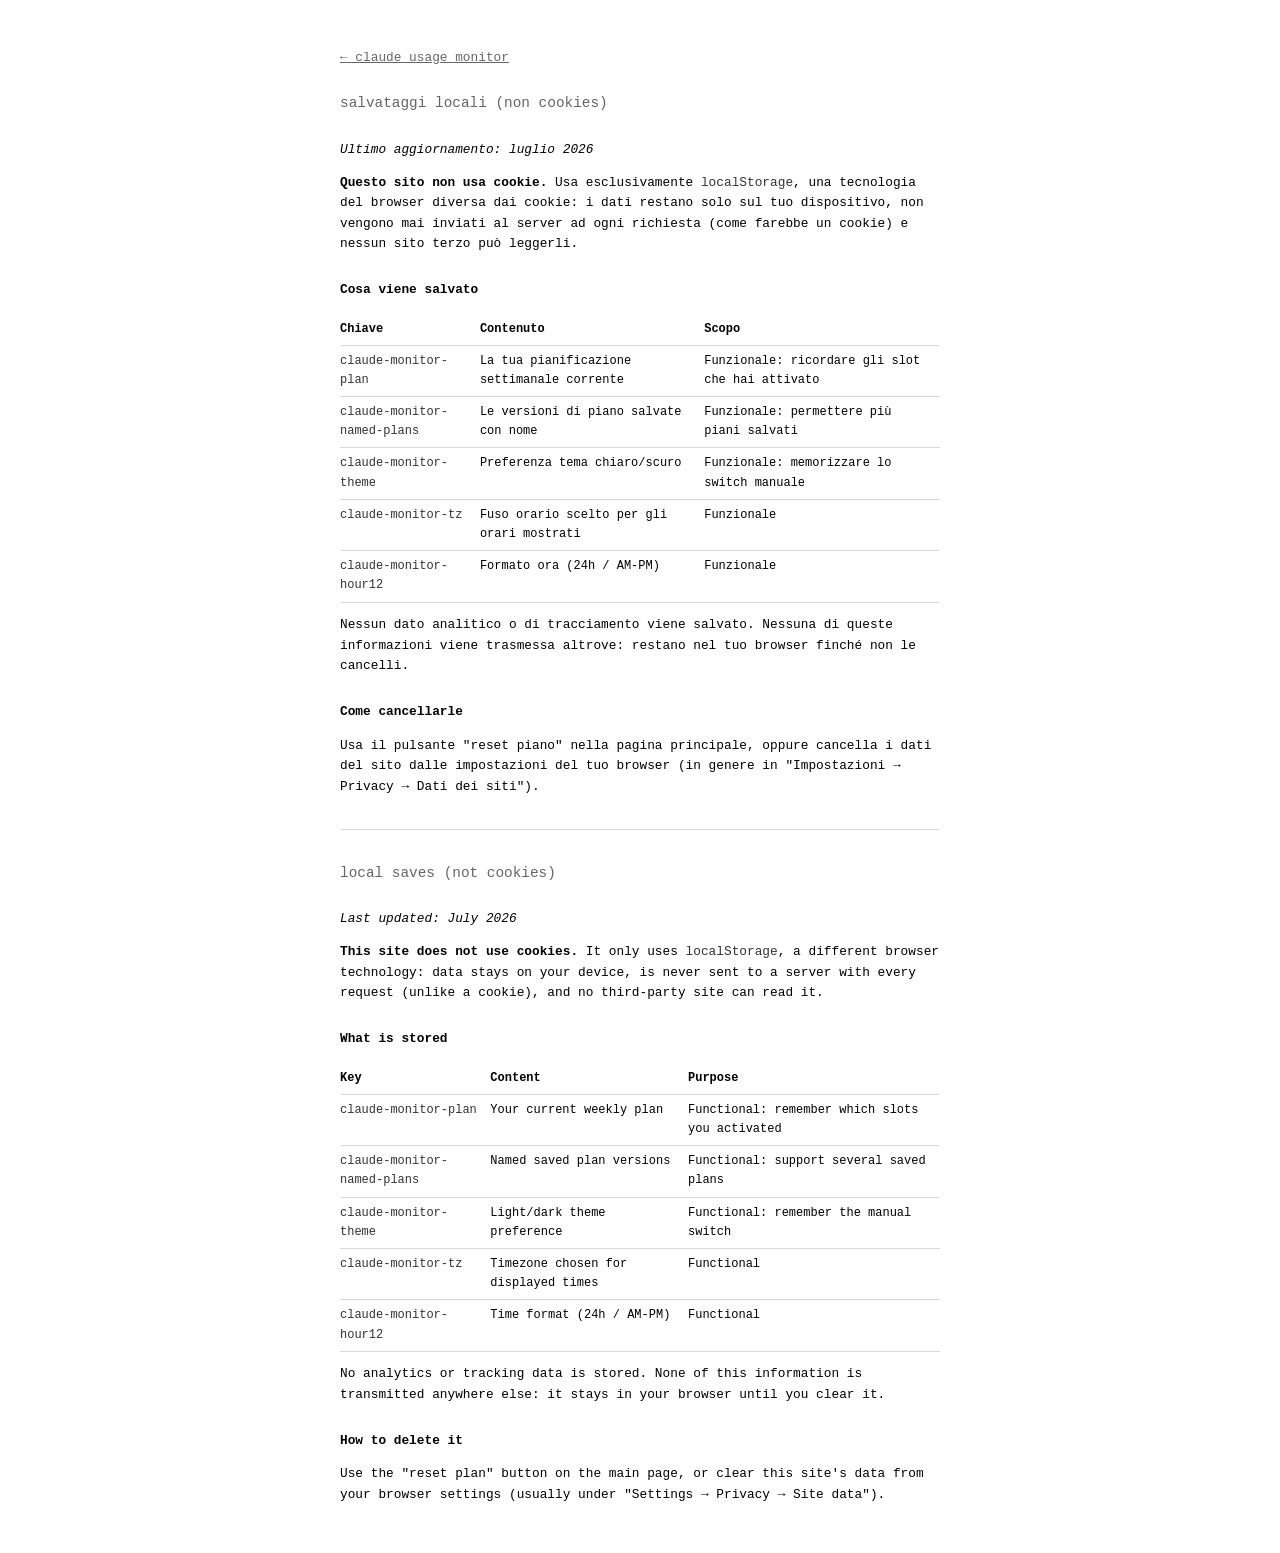
==== cookies.html @ 2e924bc7 "funzionalita di base" ====
<!doctype html>
<html lang="it">
<head>
<meta charset="utf-8">
<title>Salvataggi locali — claude usage monitor</title>
<style>
  :root { --bg:#fff; --fg:#000; --muted:#666; --border:rgba(0,0,0,0.15); }
  @media (prefers-color-scheme: dark) { :root { --bg:#000; --fg:#fff; --muted:#999; --border:rgba(255,255,255,0.15); } }
  :root[data-theme="dark"] { --bg:#000; --fg:#fff; --muted:#999; --border:rgba(255,255,255,0.15); }
  :root[data-theme="light"] { --bg:#fff; --fg:#000; --muted:#666; --border:rgba(0,0,0,0.15); }
  body { font-family: monospace; background:var(--bg); color:var(--fg); margin:3rem auto; max-width:600px; padding:0 1rem; font-size:0.8rem; line-height:1.6; }
  h1 { font-size:0.9rem; font-weight:normal; opacity:0.6; margin:0 0 1.5rem 0; }
  h2 { font-size:0.8rem; margin:1.6rem 0 0.4rem 0; }
  .back { display:inline-block; margin-bottom:1.5rem; color:var(--muted); }
  hr { border:none; border-top:1px solid var(--border); margin:2rem 0; }
  table { width:100%; border-collapse:collapse; font-size:0.75rem; margin:0.8rem 0; }
  th, td { text-align:left; padding:6px 8px 6px 0; border-bottom:1px solid var(--border); vertical-align:top; }
  code { opacity:0.8; }
</style>
</head>
<body>
  <a class="back" href="index.html">← claude usage monitor</a>
  <h1>salvataggi locali (non cookies)</h1>

  <p><em>Ultimo aggiornamento: luglio 2026</em></p>
  <p><strong>Questo sito non usa cookie.</strong> Usa esclusivamente <code>localStorage</code>, una tecnologia del browser diversa dai cookie: i dati restano solo sul tuo dispositivo, non vengono mai inviati al server ad ogni richiesta (come farebbe un cookie) e nessun sito terzo può leggerli.</p>

  <h2>Cosa viene salvato</h2>
  <table>
    <tr><th>Chiave</th><th>Contenuto</th><th>Scopo</th></tr>
    <tr><td><code>claude-monitor-plan</code></td><td>La tua pianificazione settimanale corrente</td><td>Funzionale: ricordare gli slot che hai attivato</td></tr>
    <tr><td><code>claude-monitor-named-plans</code></td><td>Le versioni di piano salvate con nome</td><td>Funzionale: permettere più piani salvati</td></tr>
    <tr><td><code>claude-monitor-theme</code></td><td>Preferenza tema chiaro/scuro</td><td>Funzionale: memorizzare lo switch manuale</td></tr>
    <tr><td><code>claude-monitor-tz</code></td><td>Fuso orario scelto per gli orari mostrati</td><td>Funzionale</td></tr>
    <tr><td><code>claude-monitor-hour12</code></td><td>Formato ora (24h / AM-PM)</td><td>Funzionale</td></tr>
  </table>
  <p>Nessun dato analitico o di tracciamento viene salvato. Nessuna di queste informazioni viene trasmessa altrove: restano nel tuo browser finché non le cancelli.</p>

  <h2>Come cancellarle</h2>
  <p>Usa il pulsante "reset piano" nella pagina principale, oppure cancella i dati del sito dalle impostazioni del tuo browser (in genere in "Impostazioni → Privacy → Dati dei siti").</p>

  <hr>

  <h1>local saves (not cookies)</h1>
  <p><em>Last updated: July 2026</em></p>
  <p><strong>This site does not use cookies.</strong> It only uses <code>localStorage</code>, a different browser technology: data stays on your device, is never sent to a server with every request (unlike a cookie), and no third-party site can read it.</p>

  <h2>What is stored</h2>
  <table>
    <tr><th>Key</th><th>Content</th><th>Purpose</th></tr>
    <tr><td><code>claude-monitor-plan</code></td><td>Your current weekly plan</td><td>Functional: remember which slots you activated</td></tr>
    <tr><td><code>claude-monitor-named-plans</code></td><td>Named saved plan versions</td><td>Functional: support several saved plans</td></tr>
    <tr><td><code>claude-monitor-theme</code></td><td>Light/dark theme preference</td><td>Functional: remember the manual switch</td></tr>
    <tr><td><code>claude-monitor-tz</code></td><td>Timezone chosen for displayed times</td><td>Functional</td></tr>
    <tr><td><code>claude-monitor-hour12</code></td><td>Time format (24h / AM-PM)</td><td>Functional</td></tr>
  </table>
  <p>No analytics or tracking data is stored. None of this information is transmitted anywhere else: it stays in your browser until you clear it.</p>

  <h2>How to delete it</h2>
  <p>Use the "reset plan" button on the main page, or clear this site's data from your browser settings (usually under "Settings → Privacy → Site data").</p>
</body>
</html>
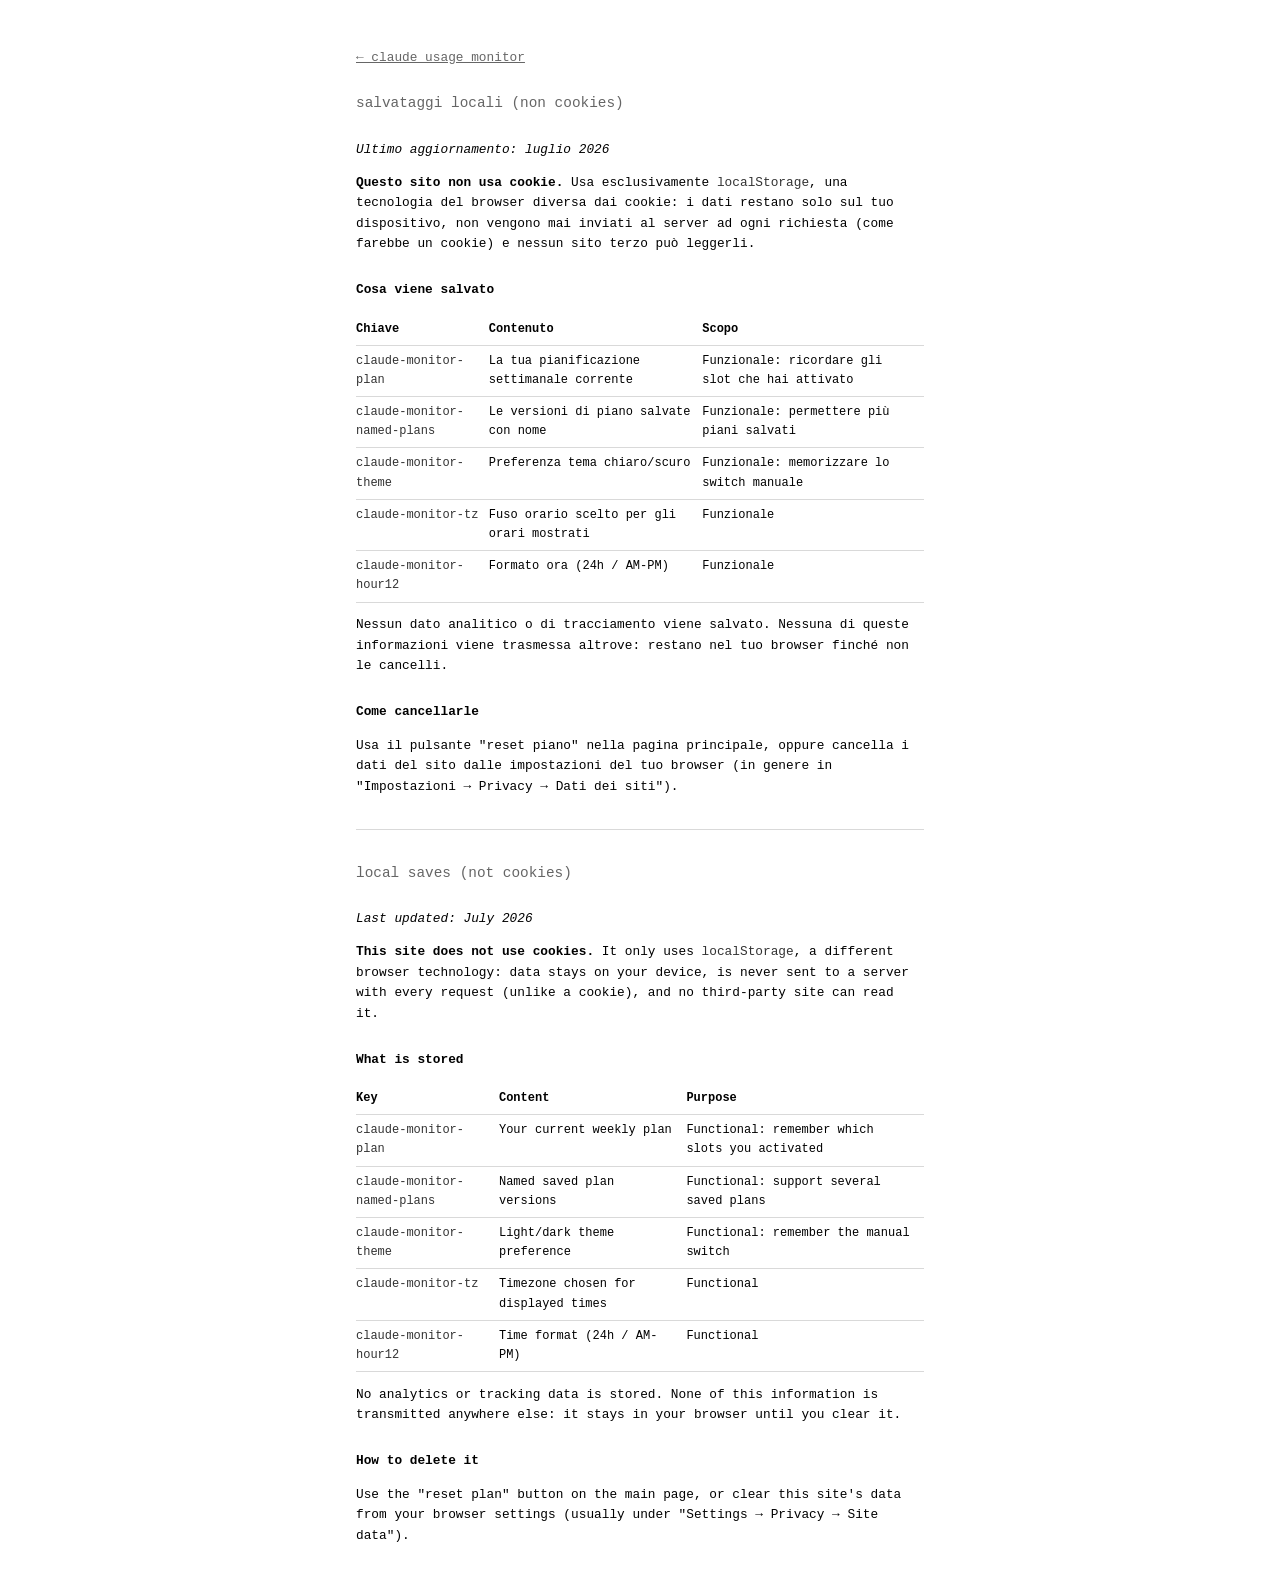
==== commit 5d3bd857: "Estrae il CSS inline in file esterni condivisi; aggiunge quota giornaliera per ogni giorno, box erro" ====
--- a/cookies.html
+++ b/cookies.html
@@ -3,20 +3,8 @@
 <head>
 <meta charset="utf-8">
 <title>Salvataggi locali — claude usage monitor</title>
-<style>
-  :root { --bg:#fff; --fg:#000; --muted:#666; --border:rgba(0,0,0,0.15); }
-  @media (prefers-color-scheme: dark) { :root { --bg:#000; --fg:#fff; --muted:#999; --border:rgba(255,255,255,0.15); } }
-  :root[data-theme="dark"] { --bg:#000; --fg:#fff; --muted:#999; --border:rgba(255,255,255,0.15); }
-  :root[data-theme="light"] { --bg:#fff; --fg:#000; --muted:#666; --border:rgba(0,0,0,0.15); }
-  body { font-family: monospace; background:var(--bg); color:var(--fg); margin:3rem auto; max-width:600px; padding:0 1rem; font-size:0.8rem; line-height:1.6; }
-  h1 { font-size:0.9rem; font-weight:normal; opacity:0.6; margin:0 0 1.5rem 0; }
-  h2 { font-size:0.8rem; margin:1.6rem 0 0.4rem 0; }
-  .back { display:inline-block; margin-bottom:1.5rem; color:var(--muted); }
-  hr { border:none; border-top:1px solid var(--border); margin:2rem 0; }
-  table { width:100%; border-collapse:collapse; font-size:0.75rem; margin:0.8rem 0; }
-  th, td { text-align:left; padding:6px 8px 6px 0; border-bottom:1px solid var(--border); vertical-align:top; }
-  code { opacity:0.8; }
-</style>
+<link rel="stylesheet" href="css/base.css">
+<link rel="stylesheet" href="css/legal.css">
 </head>
 <body>
   <a class="back" href="index.html">← claude usage monitor</a>
--- a/css/base.css
+++ b/css/base.css
@@ -0,0 +1,24 @@
+:root {
+  --bg: #fff; --fg: #000; --muted: #666;
+  --border: rgba(0,0,0,0.15); --tile-fill: rgba(0,0,0,0.08);
+  --over: #c81450; --under: #2e8b7b;
+}
+@media (prefers-color-scheme: dark) {
+  :root { --bg: #000; --fg: #fff; --muted: #999; --border: rgba(255,255,255,0.15); --tile-fill: rgba(255,255,255,0.12); --over: #ff4d78; --under: #4fd7c0; }
+}
+:root[data-theme="dark"] { --bg: #000; --fg: #fff; --muted: #999; --border: rgba(255,255,255,0.15); --tile-fill: rgba(255,255,255,0.12); --over: #ff4d78; --under: #4fd7c0; }
+:root[data-theme="light"] { --bg: #fff; --fg: #000; --muted: #666; --border: rgba(0,0,0,0.15); --tile-fill: rgba(0,0,0,0.08); --over: #c81450; --under: #2e8b7b; }
+
+*, *::before, *::after { box-sizing: border-box; }
+
+body {
+  font-family: monospace;
+  background: var(--bg);
+  color: var(--fg);
+  margin: 3rem auto;
+  max-width: 600px;
+  padding: 0 1rem;
+}
+h1 { font-size: 0.9rem; font-weight: normal; opacity: 0.6; margin: 0 0 0.4rem 0; }
+
+.hairline { border-top: 1px solid var(--border); }
--- a/css/legal.css
+++ b/css/legal.css
@@ -0,0 +1,9 @@
+body { font-size: 0.8rem; line-height: 1.6; }
+h1 { margin: 0 0 1.5rem 0; }
+h2 { font-size: 0.8rem; margin: 1.6rem 0 0.4rem 0; }
+.back { display: inline-block; margin-bottom: 1.5rem; color: var(--muted); }
+hr { border: none; border-top: 1px solid var(--border); margin: 2rem 0; }
+ul { padding-left: 1.2rem; }
+table { width: 100%; border-collapse: collapse; font-size: 0.75rem; margin: 0.8rem 0; }
+th, td { text-align: left; padding: 6px 8px 6px 0; border-bottom: 1px solid var(--border); vertical-align: top; }
+code { opacity: 0.8; }
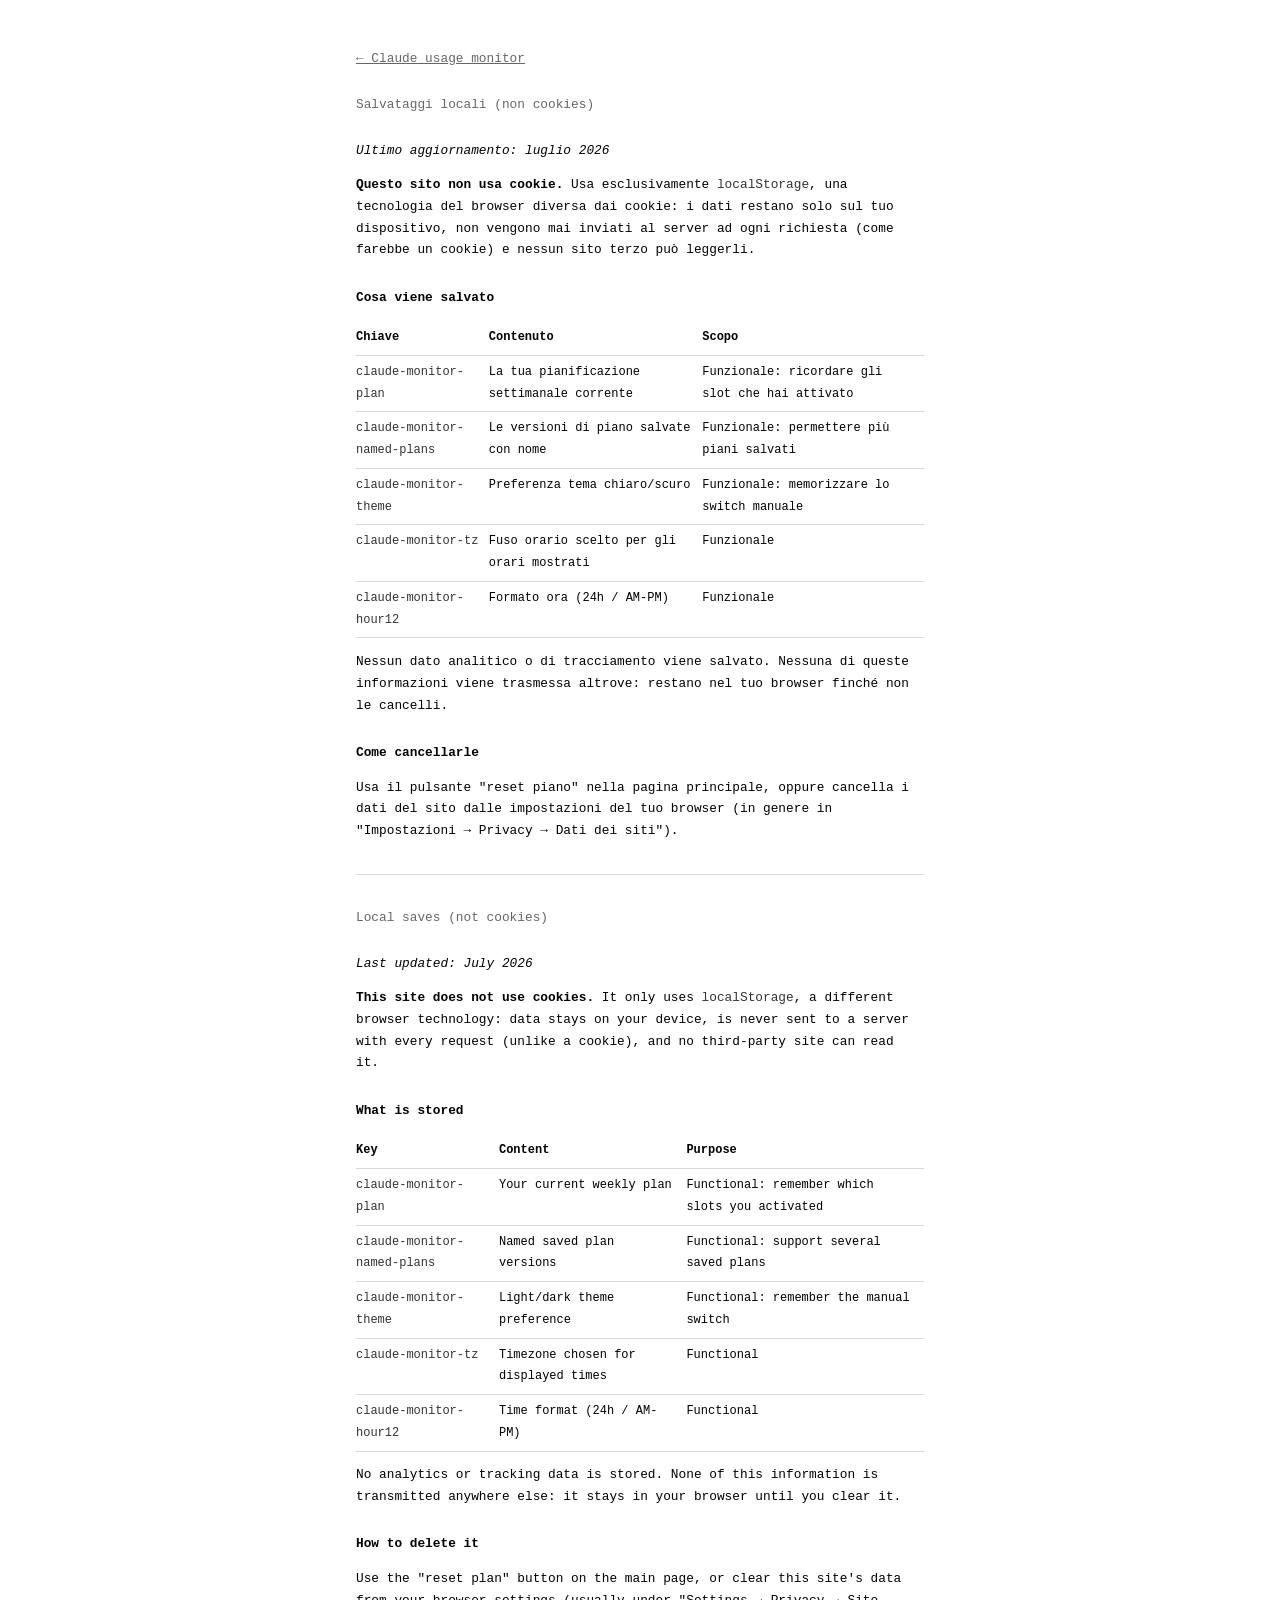
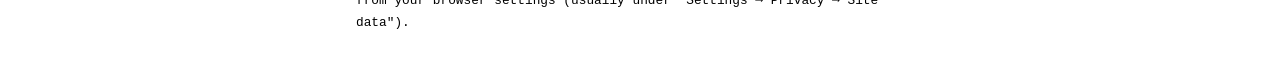
==== commit 5d8dd6f5: "mod minori" ====
--- a/cookies.html
+++ b/cookies.html
@@ -7,8 +7,8 @@
 <link rel="stylesheet" href="css/legal.css">
 </head>
 <body>
-  <a class="back" href="index.html">← claude usage monitor</a>
-  <h1>salvataggi locali (non cookies)</h1>
+  <a class="back" href="index.html">← Claude usage monitor</a>
+  <h1>Salvataggi locali (non cookies)</h1>
 
   <p><em>Ultimo aggiornamento: luglio 2026</em></p>
   <p><strong>Questo sito non usa cookie.</strong> Usa esclusivamente <code>localStorage</code>, una tecnologia del browser diversa dai cookie: i dati restano solo sul tuo dispositivo, non vengono mai inviati al server ad ogni richiesta (come farebbe un cookie) e nessun sito terzo può leggerli.</p>
@@ -29,7 +29,7 @@
 
   <hr>
 
-  <h1>local saves (not cookies)</h1>
+  <h1>Local saves (not cookies)</h1>
   <p><em>Last updated: July 2026</em></p>
   <p><strong>This site does not use cookies.</strong> It only uses <code>localStorage</code>, a different browser technology: data stays on your device, is never sent to a server with every request (unlike a cookie), and no third-party site can read it.</p>
 
--- a/css/base.css
+++ b/css/base.css
@@ -18,7 +18,8 @@
   margin: 3rem auto;
   max-width: 600px;
   padding: 0 1rem;
+  line-height: 1.7em;
 }
-h1 { font-size: 0.9rem; font-weight: normal; opacity: 0.6; margin: 0 0 0.4rem 0; }
+h1 { font-size: 0.8rem; font-weight: normal; opacity: 1; color: var(--muted); margin: 0 0 0.4rem 0; }
 
 .hairline { border-top: 1px solid var(--border); }
--- a/css/legal.css
+++ b/css/legal.css
@@ -1,4 +1,4 @@
-body { font-size: 0.8rem; line-height: 1.6; }
+body { font-size: 0.8rem; }
 h1 { margin: 0 0 1.5rem 0; }
 h2 { font-size: 0.8rem; margin: 1.6rem 0 0.4rem 0; }
 .back { display: inline-block; margin-bottom: 1.5rem; color: var(--muted); }
